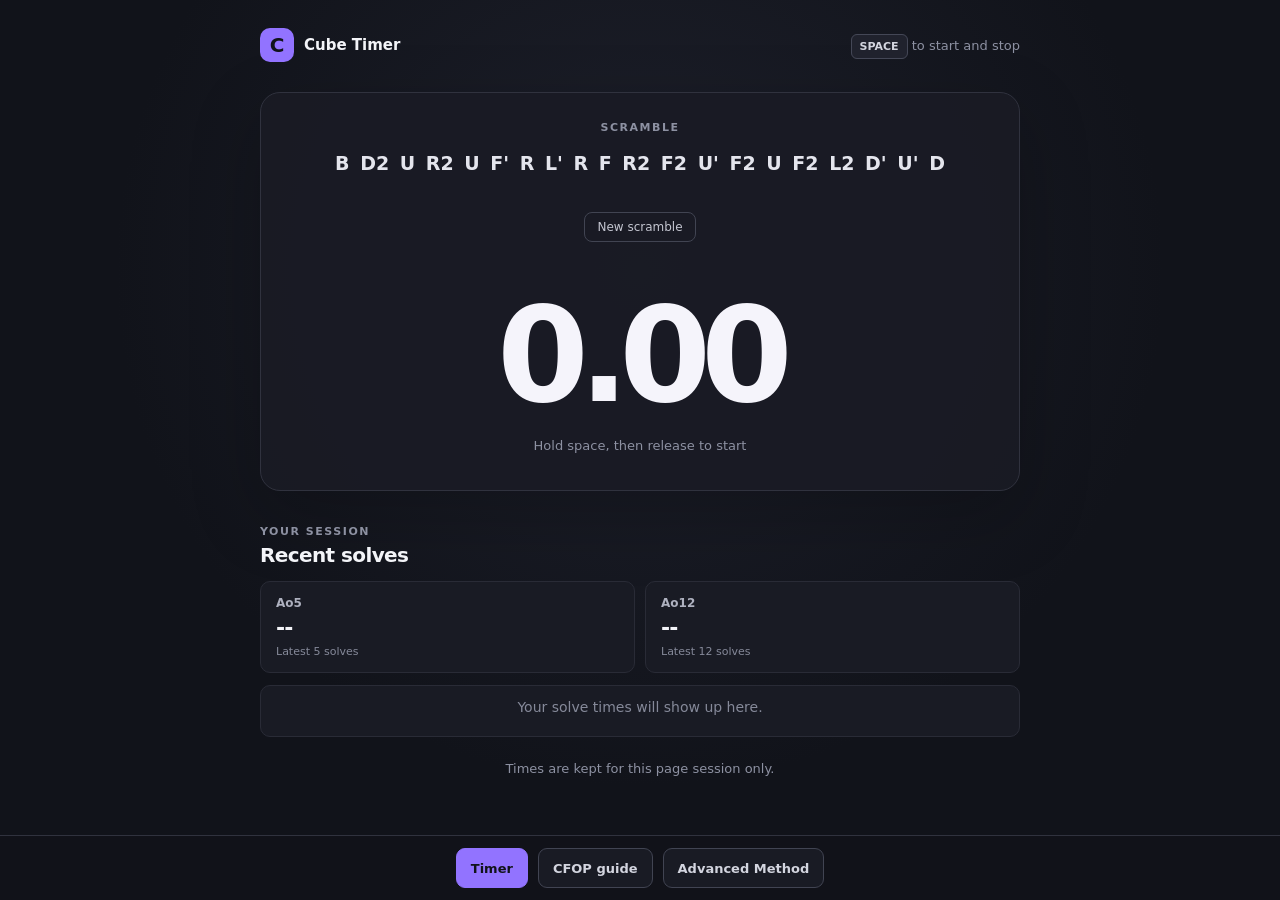
==== index.html @ 93c89936 "Add files via upload" ====
<!doctype html>
<html lang="en">
<head>
  <meta charset="UTF-8">
  <meta name="viewport" content="width=device-width, initial-scale=1">
  <meta name="theme-color" content="#11131a">
  <title>Cube Timer</title>
  <link rel="stylesheet" href="style.css">
  <script src="timer.js" defer></script>
</head>
<body>
  <main class="app">
    <header class="topbar">
      <a class="brand" href="index.html" aria-label="Cube Timer home">
        <span class="brand-mark" aria-hidden="true">C</span>
        <span>Cube Timer</span>
      </a>
      <span class="keyboard-hint"><kbd>SPACE</kbd> to start and stop</span>
    </header>

    <section class="timer-card" aria-label="Speedcubing timer">
      <div class="scramble-label">SCRAMBLE</div>
      <p class="scramble" id="scramble" aria-live="polite"></p>
      <button class="new-scramble" id="new-scramble" type="button">New scramble</button>

      <div class="timer-area">
        <p class="timer" id="timer" role="timer" aria-label="0 seconds">0.00</p>
        <p class="timer-hint" id="timer-hint" aria-live="polite">Hold space, then release to start</p>
        <button class="mobile-control" id="timer-button" type="button">Start timer</button>
      </div>
    </section>

    <section class="solves-section" aria-labelledby="solves-heading">
      <div class="section-heading">
        <div>
          <p class="eyebrow">YOUR SESSION</p>
          <h1 id="solves-heading">Recent solves</h1>
        </div>
      </div>
      <div class="averages" aria-label="Session averages">
        <article class="average-card">
          <span class="average-label">Ao5</span>
          <strong class="average-time" id="ao5">--</strong>
          <span class="average-detail">Latest 5 solves</span>
        </article>
        <article class="average-card">
          <span class="average-label">Ao12</span>
          <strong class="average-time" id="ao12">--</strong>
          <span class="average-detail">Latest 12 solves</span>
        </article>
      </div>
      <ol class="solves-list" id="solves-list" aria-live="polite">
        <li class="empty-state">Your solve times will show up here.</li>
      </ol>
    </section>

    <nav class="page-nav bottom-nav" aria-label="Main navigation">
      <a class="nav-link is-current" href="index.html" aria-current="page">Timer</a>
      <a class="nav-link" href="tutorial.html">CFOP guide</a>
      <a class="nav-link" href="advanced.html">Advanced Method</a>
    </nav>

    <footer>Times are kept for this page session only.</footer>
  </main>
</body>
</html>
---- style.css ----
:root {
  color-scheme: dark;
  font-family: Inter, ui-sans-serif, system-ui, -apple-system, BlinkMacSystemFont, "Segoe UI", sans-serif;
  background: #11131a;
  color: #f3f4f8;
  font-synthesis: none;
  text-rendering: optimizeLegibility;
  -webkit-font-smoothing: antialiased;
  -moz-osx-font-smoothing: grayscale;
  font-optical-sizing: auto;
  font-weight: 400;
}

* {
  box-sizing: border-box;
}

body {
  min-width: 0;
  min-height: 100vh;
  margin: 0;
  background:
    radial-gradient(ellipse at 50% 30%, rgb(40 43 58 / 55%), transparent 58%),
    #11131a;
}

button {
  font: inherit;
}

.app {
  width: min(100% - 40px, 760px);
  margin: 0 auto;
  padding: 28px 0 112px;
}

.topbar,
.brand,
.section-heading {
  display: flex;
  align-items: center;
  justify-content: space-between;
}

.page-nav {
  display: flex;
  align-items: center;
  gap: 10px;
}

.topbar {
  margin-bottom: 30px;
}

.brand {
  justify-content: flex-start;
  gap: 10px;
  color: #f3f4f8;
  font-size: 15px;
  font-weight: 700;
  text-decoration: none;
}

.brand-mark {
  display: grid;
  width: 34px;
  height: 34px;
  place-items: center;
  border-radius: 10px;
  background: #9273ff;
  color: #11131a;
  font-size: 20px;
  font-weight: 900;
}

.nav-link,
.footer-link {
  color: #b6a5ff;
  font-size: 13px;
  font-weight: 650;
  text-decoration: none;
}

.nav-link:hover,
.footer-link:hover {
  color: #d6ccff;
}

.nav-link.is-current {
  color: #f3f4f8;
}

.bottom-nav {
  position: fixed;
  z-index: 20;
  right: 0;
  bottom: 0;
  left: 0;
  justify-content: center;
  flex-wrap: wrap;
  width: 100%;
  margin-top: 0;
  padding: 12px 14px calc(12px + env(safe-area-inset-bottom));
  border-top: 1px solid #30323e;
  background: rgb(17 19 26 / 94%);
  -webkit-backdrop-filter: blur(14px);
  backdrop-filter: blur(14px);
}

.bottom-nav .nav-link {
  display: inline-flex;
  min-height: 40px;
  align-items: center;
  justify-content: center;
  padding: 9px 14px;
  border: 1px solid #414452;
  border-radius: 9px;
  background: #191b24;
  color: #d3d5df;
  font-weight: 700;
}

.bottom-nav .nav-link:hover {
  border-color: #9273ff;
  background: #24222f;
  color: #fff;
}

.bottom-nav .nav-link.is-current {
  border-color: #9273ff;
  background: #9273ff;
  color: #11131a;
}

.keyboard-hint,
.timer-hint,
footer {
  color: #8d91a2;
  font-size: 13px;
}

kbd {
  padding: 5px 8px;
  border: 1px solid #444756;
  border-radius: 6px;
  background: #20222d;
  color: #d3d5df;
  font: inherit;
  font-size: 11px;
  font-weight: 700;
}

.timer-card {
  padding: 28px 32px 32px;
  border: 1px solid #30323e;
  border-radius: 20px;
  background: rgb(25 27 36 / 92%);
  box-shadow: 0 24px 70px rgb(0 0 0 / 22%);
  text-align: center;
}

.scramble-label,
.eyebrow {
  margin: 0;
  color: #8d91a2;
  font-size: 11px;
  font-weight: 750;
  letter-spacing: 0.14em;
}

.scramble {
  min-height: 52px;
  margin: 14px auto 12px;
  color: #e4e5ed;
  font-size: clamp(15px, 2.8vw, 19px);
  font-weight: 600;
  line-height: 1.65;
  word-spacing: 4px;
}

.new-scramble {
  padding: 7px 12px;
  border: 1px solid #414452;
  border-radius: 8px;
  background: transparent;
  color: #c4c6d1;
  cursor: pointer;
  font-size: 12px;
}

.new-scramble:hover {
  border-color: #9273ff;
  color: #fff;
}

.timer-area {
  margin-top: 40px;
}

.timer {
  margin: 0;
  color: #f5f4fb;
  font-variant-numeric: tabular-nums;
  font-size: clamp(76px, 17vw, 132px);
  font-weight: 650;
  letter-spacing: -0.075em;
  line-height: 1.12;
}

.timer.is-arming {
  color: #ff777f;
}

.timer.is-armed {
  color: #70e1a1;
  font-size: clamp(56px, 10vw, 88px);
  letter-spacing: -0.05em;
}

.timer-hint {
  min-height: 20px;
  margin: 8px 0 0;
}

.mobile-control {
  display: none;
}

.solves-section {
  margin-top: 34px;
}

.section-heading {
  margin-bottom: 14px;
}

.eyebrow {
  margin-bottom: 5px;
}

h1 {
  margin: 0;
  font-size: 20px;
  letter-spacing: -0.03em;
}

.averages {
  display: grid;
  grid-template-columns: repeat(2, minmax(0, 1fr));
  gap: 10px;
  margin-bottom: 12px;
}

.average-card {
  display: grid;
  gap: 5px;
  padding: 14px 15px;
  border: 1px solid #292b36;
  border-radius: 10px;
  background: #191b24;
}

.average-label {
  color: #aeb1bf;
  font-size: 12px;
  font-weight: 700;
}

.average-time {
  color: #f3f4f8;
  font-size: 22px;
  font-variant-numeric: tabular-nums;
  letter-spacing: -0.04em;
}

.average-detail {
  color: #858999;
  font-size: 11px;
}

.solves-list {
  display: grid;
  gap: 8px;
  margin: 0;
  padding: 0;
  list-style: none;
}

.solves-list li {
  display: flex;
  align-items: flex-start;
  justify-content: space-between;
  gap: 14px;
  padding: 13px 15px;
  border: 1px solid #292b36;
  border-radius: 10px;
  background: #191b24;
  color: #aeb1bf;
  font-size: 14px;
}

.solve-details {
  min-width: 0;
  flex: 1;
}

.solve-heading {
  margin-bottom: 5px;
}

.solve-number {
  color: #aeb1bf;
  font-size: 13px;
}

.solve-scramble {
  display: block;
  color: #858999;
  font-size: 11px;
  line-height: 1.6;
  overflow-wrap: anywhere;
  word-spacing: 2px;
}

.solve-actions {
  display: flex;
  flex: 0 0 auto;
  align-items: center;
  gap: 12px;
}

.solves-list .solve-time {
  color: #f3f4f8;
  font-size: 16px;
  font-variant-numeric: tabular-nums;
  font-weight: 650;
}

.delete-solve {
  padding: 5px 8px;
  border: 1px solid #414452;
  border-radius: 7px;
  background: transparent;
  color: #aeb1bf;
  cursor: pointer;
  font-size: 11px;
}

.delete-solve:hover {
  border-color: #ff777f;
  color: #ff9a9f;
}

.solves-list .empty-state {
  justify-content: center;
  min-height: 52px;
  color: #858999;
}

.guide-app {
  width: min(100% - 40px, 860px);
}

.guide-hero,
.stage-card,
.shortcut-list,
.notation-section {
  border: 1px solid #30323e;
  border-radius: 16px;
  background: rgb(25 27 36 / 92%);
}

.guide-hero {
  padding: clamp(24px, 5vw, 42px);
}

.guide-hero h1 {
  margin: 10px 0;
  font-size: clamp(34px, 7vw, 52px);
  letter-spacing: -0.06em;
}

.guide-hero > p:not(.eyebrow) {
  max-width: 620px;
  margin: 0;
  color: #b3b6c3;
  font-size: 15px;
  line-height: 1.75;
}

.practice-link {
  display: inline-flex;
  align-items: center;
  gap: 9px;
  margin-top: 22px;
  padding: 11px 15px;
  border-radius: 9px;
  background: #9273ff;
  color: #11131a;
  font-size: 13px;
  font-weight: 750;
  text-decoration: none;
}

.practice-link:hover {
  background: #a48aff;
}

.guide-section {
  margin-top: 34px;
}

.guide-section-heading {
  margin-bottom: 15px;
}

.guide-section-heading h2 {
  margin: 5px 0 0;
  font-size: 22px;
  letter-spacing: -0.04em;
}

.stage-grid {
  display: grid;
  grid-template-columns: repeat(2, minmax(0, 1fr));
  gap: 12px;
}

.stage-card {
  padding: 20px;
}

.stage-number {
  color: #a995ff;
  font-size: 11px;
  font-weight: 800;
  letter-spacing: 0.1em;
}

.stage-card h3 {
  margin: 8px 0;
  font-size: 18px;
}

.stage-card p,
.notation-section > p {
  margin: 0;
  color: #b3b6c3;
  font-size: 13px;
  line-height: 1.7;
}

.stage-card .stage-tip {
  margin-top: 12px;
  padding-top: 11px;
  border-top: 1px solid #30323e;
  color: #d2cedf;
}

.stage-tip strong,
.notation-section strong {
  color: #f3f4f8;
}

.shortcut-list {
  display: grid;
  gap: 0;
  margin: 0;
  padding: 4px 20px;
  list-style: none;
}

.shortcut-list li {
  padding: 14px 0;
  color: #b3b6c3;
  font-size: 13px;
  line-height: 1.7;
}

.shortcut-list li + li {
  border-top: 1px solid #30323e;
}

.shortcut-list strong {
  color: #f3f4f8;
}

.section-intro {
  max-width: 720px;
  margin: 0 0 14px;
  color: #b3b6c3;
  font-size: 13px;
  line-height: 1.7;
}

.how-to-list {
  display: grid;
  gap: 10px;
  margin: 0;
  padding-left: 22px;
  color: #b3b6c3;
  font-size: 13px;
  line-height: 1.7;
}

.how-to-list li {
  padding-left: 4px;
}

.how-to-list li::marker {
  color: #a995ff;
  font-weight: 750;
}

.how-to-list strong {
  color: #f3f4f8;
}

.algorithm-note {
  margin-top: 16px;
  padding: 15px 17px;
  border: 1px solid #30323e;
  border-radius: 10px;
  background: #191b24;
  color: #f3f4f8;
  font-size: 13px;
}

.algorithm-note p {
  margin: 7px 0 0;
  color: #b3b6c3;
  line-height: 1.7;
}

.algorithm-note code,
.algorithm-card code {
  color: #d3c8ff;
  font-family: ui-monospace, SFMono-Regular, Consolas, monospace;
  font-size: 12px;
}

.algorithm-grid {
  display: grid;
  grid-template-columns: repeat(2, minmax(0, 1fr));
  gap: 9px;
  margin-top: 16px;
}

.algorithm-card {
  display: grid;
  align-content: start;
  gap: 8px;
  min-width: 0;
  padding: 14px;
  border: 1px solid #30323e;
  border-radius: 10px;
  background: #191b24;
  font-size: 12px;
}

.algorithm-card code {
  overflow-wrap: anywhere;
}

.algorithm-card span,
.algorithm-caveat {
  color: #8d91a2;
  font-size: 11px;
  line-height: 1.6;
}

.algorithm-caveat {
  margin: 10px 0 0;
}

.algorithm-controls {
  display: grid;
  grid-template-columns: auto minmax(180px, 1fr) minmax(140px, 0.7fr);
  align-items: end;
  gap: 12px;
  margin-top: 20px;
}

.algorithm-tabs {
  display: flex;
  gap: 5px;
  padding: 4px;
  border: 1px solid #30323e;
  border-radius: 10px;
  background: #191b24;
}

.algorithm-tab {
  padding: 8px 11px;
  border: 0;
  border-radius: 7px;
  background: transparent;
  color: #aeb1bf;
  cursor: pointer;
  font-size: 13px;
  font-weight: 700;
}

.algorithm-tab span {
  margin-left: 4px;
  color: #858999;
  font-size: 11px;
}

.algorithm-tab.is-selected {
  background: #9273ff;
  color: #11131a;
}

.algorithm-tab.is-selected span {
  color: #30254f;
}

.algorithm-filter {
  display: grid;
  gap: 6px;
  color: #aeb1bf;
  font-size: 11px;
  font-weight: 650;
}

.algorithm-filter input,
.algorithm-filter select {
  width: 100%;
  min-width: 0;
  padding: 9px 10px;
  border: 1px solid #414452;
  border-radius: 8px;
  background: #191b24;
  color: #f3f4f8;
  font: inherit;
  font-size: 12px;
}

.algorithm-count {
  margin: 12px 0 8px;
  color: #8d91a2;
  font-size: 11px;
}

.algorithm-cases {
  display: grid;
  grid-template-columns: repeat(2, minmax(0, 1fr));
  gap: 8px;
}

.algorithm-case {
  display: grid;
  grid-template-columns: 72px minmax(0, 1fr);
  grid-template-areas:
    "heading heading"
    "cube moves"
    "cube play";
  align-items: center;
  gap: 10px;
  min-width: 0;
  padding: 13px;
  border: 1px solid #30323e;
  border-radius: 10px;
  background: #191b24;
}

.algorithm-case-heading {
  grid-area: heading;
  display: flex;
  align-items: center;
  justify-content: space-between;
  gap: 8px;
}

.algorithm-case-heading strong {
  color: #f3f4f8;
  font-size: 12px;
}

.algorithm-category {
  color: #8d91a2;
  font-size: 10px;
  text-align: right;
}

.case-cube {
  grid-area: cube;
  position: relative;
  width: 72px;
  height: 72px;
  perspective: 240px;
}

.case-cube-scene {
  position: absolute;
  top: 50%;
  left: 50%;
  width: 46px;
  height: 46px;
  margin: -23px;
  transform: rotateX(-28deg) rotateY(-35deg);
  transform-style: preserve-3d;
}

.case-cube-face {
  position: absolute;
  inset: 0;
  display: grid;
  grid-template-columns: repeat(3, minmax(0, 1fr));
  gap: 1px;
  padding: 2px;
  border: 1px solid #11131a;
  border-radius: 3px;
  background: #11131a;
  backface-visibility: hidden;
}

.case-cube-face--top {
  transform: rotateX(90deg) translateZ(23px);
  filter: brightness(1.05);
}

.case-cube-face--front {
  transform: translateZ(23px);
  filter: brightness(0.9);
}

.case-cube-face--right {
  transform: rotateY(90deg) translateZ(23px);
  filter: brightness(0.75);
}

.case-cube-sticker {
  display: block;
  min-width: 0;
  min-height: 0;
  border: 1px solid rgb(17 19 26 / 85%);
  border-radius: 2px;
  background: #454756;
}

.case-cube-sticker[data-color="n"] {
  background: #b7bac4;
}

.case-cube-sticker[data-color="N"] {
  background: #f3f4f8;
}

.case-cube-sticker[data-color="y"] {
  background: #c9a900;
}

.case-cube-sticker[data-color="Y"] {
  background: #ffe500;
}

.case-cube-sticker[data-color="r"] {
  background: #a52e38;
}

.case-cube-sticker[data-color="R"] {
  background: #f04452;
}

.case-cube-sticker[data-color="g"] {
  background: #18764d;
}

.case-cube-sticker[data-color="G"] {
  background: #21c77a;
}

.case-cube-sticker[data-color="b"] {
  background: #2857a6;
}

.case-cube-sticker[data-color="B"] {
  background: #4386f5;
}

.case-cube-sticker[data-color="o"] {
  background: #a9581e;
}

.case-cube-sticker[data-color="O"] {
  background: #f39132;
}

.case-cube-sticker[data-color="w"] {
  background: #c4c6ce;
}

.case-cube-sticker[data-color="W"] {
  background: #fff;
}

.case-cube-model {
  position: absolute;
  top: 50%;
  left: 50%;
  width: 45px;
  height: 45px;
  margin: -22.5px;
  transform: rotateX(-28deg) rotateY(-35deg);
  transform-style: preserve-3d;
}

.cubelet {
  position: absolute;
  top: 50%;
  left: 50%;
  width: 15px;
  height: 15px;
  margin: -7.5px;
  transform-style: preserve-3d;
}

.cubelet-face {
  position: absolute;
  inset: 0;
  border: 1px solid #11131a;
  border-radius: 2px;
  background: #11131a;
  backface-visibility: hidden;
}

.cubelet-face--front {
  transform: translateZ(7.5px);
}

.cubelet-face--back {
  transform: rotateY(180deg) translateZ(7.5px);
}

.cubelet-face--right {
  transform: rotateY(90deg) translateZ(7.5px);
}

.cubelet-face--left {
  transform: rotateY(-90deg) translateZ(7.5px);
}

.cubelet-face--up {
  transform: rotateX(90deg) translateZ(7.5px);
}

.cubelet-face--down {
  transform: rotateX(-90deg) translateZ(7.5px);
}

.cube-turn-layer {
  position: absolute;
  top: 50%;
  left: 50%;
  width: 0;
  height: 0;
  transform-origin: 0 0 0;
  transform-style: preserve-3d;
}

.algorithm-play-button {
  grid-area: play;
  justify-self: start;
  min-height: 28px;
  padding: 5px 10px;
  border: 1px solid #414452;
  border-radius: 7px;
  background: #232532;
  color: #d3c8ff;
  cursor: pointer;
  font-size: 11px;
  font-weight: 650;
}

.algorithm-play-button:hover:not(:disabled) {
  border-color: #9273ff;
  color: #fff;
}

.algorithm-play-button:disabled {
  cursor: wait;
  opacity: 0.65;
}

.algorithm-player {
  width: min(560px, calc(100vw - 24px));
  max-width: min(560px, calc(100vw - 24px));
  max-height: calc(100vh - 16px);
  max-height: calc(100dvh - 16px);
  margin: auto;
  padding: clamp(18px, 4vw, 30px);
  overflow: auto;
  border: 1px solid #414452;
  border-radius: 18px;
  background: #191b24;
  box-shadow: 0 24px 70px rgb(0 0 0 / 45%);
  color: #f3f4f8;
}

.algorithm-player::backdrop {
  background: rgb(8 9 14 / 82%);
  backdrop-filter: blur(4px);
}

.algorithm-player-header {
  display: flex;
  align-items: flex-start;
  justify-content: space-between;
  gap: 12px;
  margin-bottom: 6px;
}

.algorithm-player-header .eyebrow {
  margin-bottom: 4px;
}

.algorithm-player-header h2 {
  margin: 0;
  font-size: 22px;
}

.algorithm-player-category {
  margin: 3px 0 0;
  color: #8d91a2;
  font-size: 12px;
}

.algorithm-player-close {
  display: grid;
  width: 36px;
  height: 36px;
  flex: 0 0 auto;
  place-items: center;
  border: 1px solid #414452;
  border-radius: 9px;
  background: #232532;
  color: #f3f4f8;
  cursor: pointer;
  font-size: 22px;
  line-height: 1;
}

.algorithm-player-cube {
  position: relative;
  width: min(100%, 360px);
  height: clamp(150px, 30vh, 270px);
  margin: 0 auto 8px;
  perspective: 1000px;
  cursor: grab;
  touch-action: none;
  user-select: none;
}

.algorithm-player-cube.is-dragging {
  cursor: grabbing;
}

.algorithm-player-cube:focus-visible {
  border-radius: 8px;
  outline: 2px solid #9273ff;
  outline-offset: 2px;
}

#algorithm-player-cube .case-cube-model {
  transform: scale(3.4) rotateX(var(--playback-rotation-x, -12deg)) rotateY(var(--playback-rotation-y, -20deg));
}

.algorithm-player-sequence-row {
  display: grid;
  grid-template-columns: 28px minmax(0, 1fr) 28px;
  align-items: center;
  gap: 4px;
  max-width: 100%;
  margin: 0 auto;
  padding: 6px 8px;
  border: 1px solid #30323e;
  border-radius: 9px;
  background: #11131a;
}

.algorithm-step-button {
  display: grid;
  width: 28px;
  height: 32px;
  place-items: center;
  padding: 0;
  border: 0;
  border-radius: 4px;
  background: transparent;
  color: #f12626;
  cursor: pointer;
}

.algorithm-step-button::before {
  width: 0;
  height: 0;
  border-top: 9px solid transparent;
  border-bottom: 9px solid transparent;
  content: "";
}

.algorithm-step-button--previous::before {
  border-right: 16px solid currentColor;
}

.algorithm-step-button--next::before {
  border-left: 16px solid currentColor;
}

.algorithm-step-button:disabled {
  color: #f12626;
  opacity: 0.55;
  cursor: not-allowed;
}

.algorithm-step-button:focus-visible {
  outline: 2px solid #f3f4f8;
  outline-offset: 1px;
}

.algorithm-player-sequence {
  display: block;
  min-width: 0;
  margin: 0;
  padding: 0;
  border: 0;
  background: transparent;
  color: #d3c8ff;
  font-size: 12px;
  line-height: 1.7;
  overflow-wrap: anywhere;
  text-align: center;
}

.algorithm-player-status {
  min-height: 18px;
  margin: 8px 0 12px;
  color: #aeb1bf;
  font-size: 12px;
  text-align: center;
}

.algorithm-player-speed {
  display: flex;
  justify-content: center;
  gap: 8px;
}

.algorithm-speed-option {
  min-height: 36px;
  padding: 7px 14px;
  border: 1px solid #414452;
  border-radius: 9px;
  background: #232532;
  color: #c4c6d1;
  cursor: pointer;
  font-size: 12px;
  font-weight: 650;
}

.algorithm-speed-option.is-selected {
  border-color: #9273ff;
  background: rgb(146 115 255 / 18%);
  color: #fff;
}

.algorithm-player-action {
  display: block;
  width: min(100%, 220px);
  min-height: 40px;
  margin: 12px auto 0;
  padding: 9px 16px;
  border: 0;
  border-radius: 9px;
  background: #9273ff;
  color: #11131a;
  cursor: pointer;
  font-size: 13px;
  font-weight: 750;
}

.algorithm-player-action:disabled {
  cursor: wait;
  opacity: 0.65;
}

.algorithm-case > code {
  grid-area: moves;
  color: #d3c8ff;
  font-family: ui-monospace, SFMono-Regular, Consolas, monospace;
  font-size: 12px;
  line-height: 1.65;
  overflow-wrap: anywhere;
}

.algorithm-empty {
  grid-column: 1 / -1;
  margin: 0;
  padding: 18px;
  border: 1px solid #30323e;
  border-radius: 10px;
  color: #8d91a2;
  font-size: 13px;
  text-align: center;
}

.notation-section {
  padding: 20px;
}

.notation-examples {
  display: grid;
  grid-template-columns: repeat(3, minmax(0, 1fr));
  gap: 8px;
  margin-top: 14px;
}

.notation-examples p {
  display: flex;
  align-items: center;
  gap: 8px;
  margin: 0;
  color: #b3b6c3;
  font-size: 12px;
}

.notation-examples kbd {
  flex: 0 0 auto;
  color: #f3f4f8;
}

footer {
  margin-top: 24px;
  text-align: center;
}

button:focus-visible,
a:focus-visible {
  outline: 2px solid #b5a2ff;
  outline-offset: 3px;
}

@media (max-width: 560px) {
  .app {
    width: min(100% - 28px, 760px);
    padding-top: 18px;
    padding-bottom: 112px;
  }

  .topbar {
    margin-bottom: 20px;
  }

  .page-nav {
    gap: 8px;
  }

  .nav-link {
    font-size: 11px;
  }

  .bottom-nav .nav-link {
    min-height: 38px;
    padding: 8px 10px;
  }

  .keyboard-hint {
    display: none;
  }

  .timer-card {
    padding: 24px 17px 25px;
    border-radius: 16px;
  }

  .timer-area {
    margin-top: 32px;
  }

  .timer-hint {
    font-size: 12px;
  }

  .mobile-control {
    display: inline-flex;
    min-width: 150px;
    justify-content: center;
    margin-top: 18px;
    padding: 12px 20px;
    border: 0;
    border-radius: 10px;
    background: #9273ff;
    color: #11131a;
    cursor: pointer;
    font-weight: 750;
  }

  .solves-section {
    margin-top: 28px;
  }

  .guide-app {
    width: min(100% - 28px, 860px);
  }

  .guide-section {
    margin-top: 26px;
  }

  .stage-grid,
  .notation-examples,
  .algorithm-grid,
  .algorithm-cases {
    grid-template-columns: 1fr;
  }

  .algorithm-controls {
    grid-template-columns: 1fr 1fr;
  }

  .algorithm-tabs {
    grid-column: 1 / -1;
    justify-self: start;
  }

  .stage-card,
  .notation-section {
    padding: 17px;
  }
}

@media (max-height: 520px) {
  .algorithm-player {
    padding: 8px 12px;
  }

  .algorithm-player-header {
    margin-bottom: 2px;
  }

  .algorithm-player-cube {
    height: 118px;
    margin-bottom: 4px;
  }

  #algorithm-player-cube .case-cube-model {
    transform: scale(1.7) rotateX(var(--playback-rotation-x, -12deg)) rotateY(var(--playback-rotation-y, -20deg));
  }

  .algorithm-player-sequence-row {
    grid-template-columns: 26px minmax(0, 1fr) 26px;
    gap: 2px;
    padding: 4px 6px;
  }

  .algorithm-step-button {
    width: 26px;
    height: 28px;
  }

  .algorithm-player-sequence {
    font-size: 11px;
  }

  .algorithm-player-status {
    min-height: 16px;
    margin: 0 0 2px;
  }

  .algorithm-player-action {
    min-height: 36px;
    margin-top: 3px;
  }
}
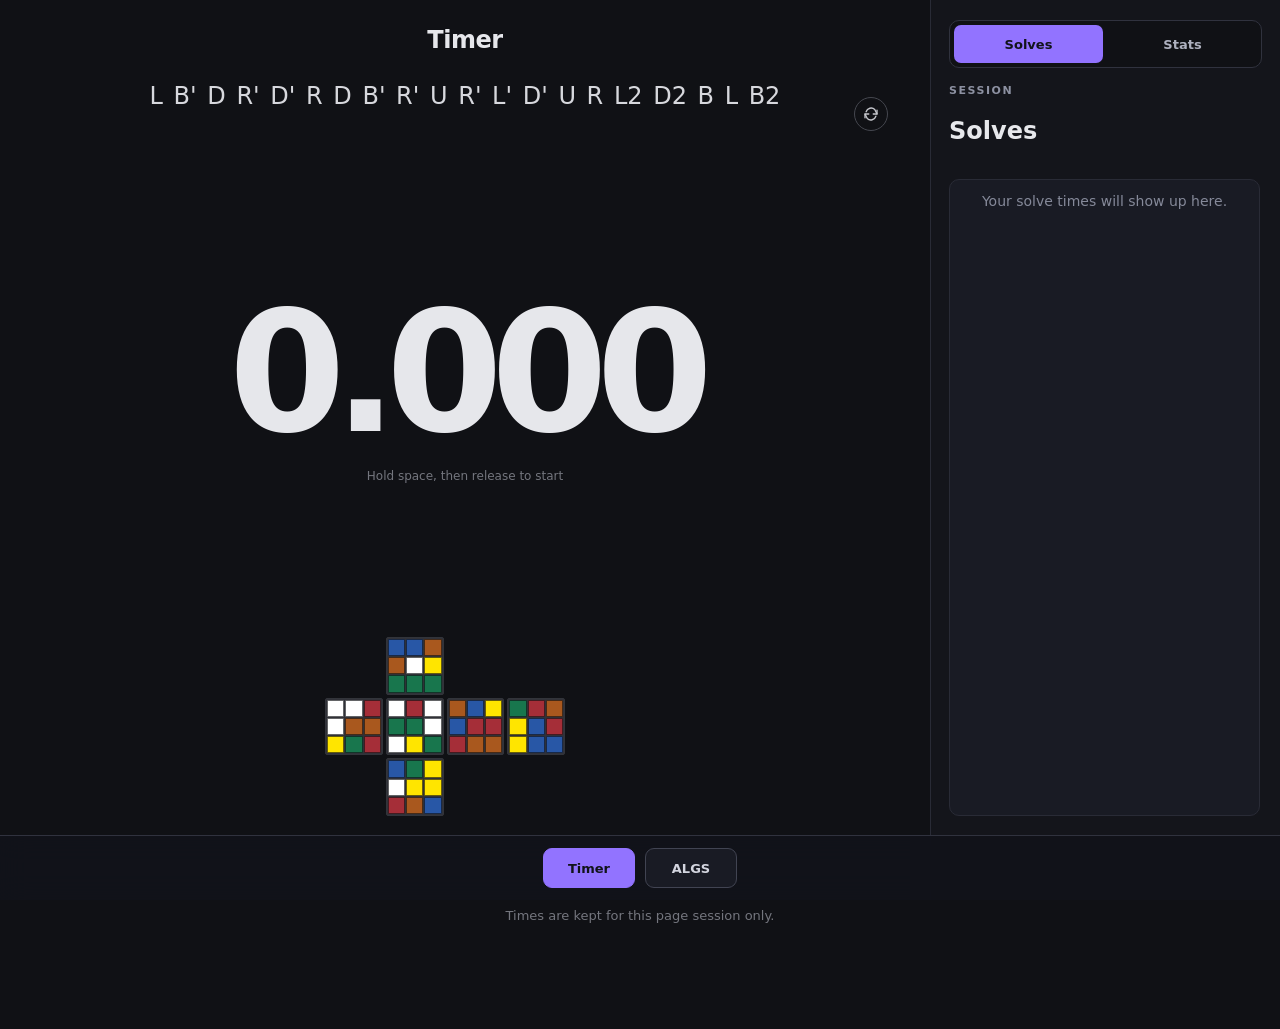
==== commit f6f3811f: "Add files via upload" ====
--- a/index.html
+++ b/index.html
@@ -9,55 +9,85 @@
   <script src="timer.js" defer></script>
 </head>
 <body>
-  <main class="app">
-    <header class="topbar">
-      <a class="brand" href="index.html" aria-label="Cube Timer home">
-        <span class="brand-mark" aria-hidden="true">C</span>
-        <span>Cube Timer</span>
-      </a>
-      <span class="keyboard-hint"><kbd>SPACE</kbd> to start and stop</span>
-    </header>
+  <main class="app timer-app">
+    <div class="timer-layout">
+      <section class="timer-screen" id="timer-screen" aria-label="Speedcubing timer">
+        <header class="timer-titlebar">
+          <h1>Timer</h1>
+        </header>
 
-    <section class="timer-card" aria-label="Speedcubing timer">
-      <div class="scramble-label">SCRAMBLE</div>
-      <p class="scramble" id="scramble" aria-live="polite"></p>
-      <button class="new-scramble" id="new-scramble" type="button">New scramble</button>
+        <div class="scramble-wrap">
+          <p class="scramble" id="scramble" aria-live="polite"></p>
+          <button class="new-scramble" id="new-scramble" type="button" aria-label="New scramble" title="New scramble">
+            <svg aria-hidden="true" viewBox="0 0 24 24">
+              <path d="M20 7v5h-5M4 17v-5h5"></path>
+              <path d="M5.5 9A7 7 0 0 1 17 6l3 6M4 12l3 6a7 7 0 0 0 11.5-3"></path>
+            </svg>
+          </button>
+        </div>
 
-      <div class="timer-area">
-        <p class="timer" id="timer" role="timer" aria-label="0 seconds">0.00</p>
-        <p class="timer-hint" id="timer-hint" aria-live="polite">Hold space, then release to start</p>
-        <button class="mobile-control" id="timer-button" type="button">Start timer</button>
-      </div>
-    </section>
+        <div class="timer-focus">
+          <div class="timer-reading">
+            <p class="timer" id="timer" role="timer" aria-label="0 seconds">0.000</p>
+            <p class="timer-hint" id="timer-hint" aria-live="polite">Hold space, then release to start</p>
+            <button class="mobile-control" id="timer-button" type="button">Start timer</button>
+          </div>
+        </div>
 
-    <section class="solves-section" aria-labelledby="solves-heading">
-      <div class="section-heading">
-        <div>
-          <p class="eyebrow">YOUR SESSION</p>
-          <h1 id="solves-heading">Recent solves</h1>
+        <div class="timer-cube-preview">
+          <div class="cube-net" role="img" aria-label="Cube colors after the current scramble">
+            <span class="cube-face cube-up"></span>
+            <span class="cube-face cube-left"></span>
+            <span class="cube-face cube-front"></span>
+            <span class="cube-face cube-right"></span>
+            <span class="cube-face cube-back"></span>
+            <span class="cube-face cube-down"></span>
+          </div>
         </div>
-      </div>
-      <div class="averages" aria-label="Session averages">
-        <article class="average-card">
-          <span class="average-label">Ao5</span>
-          <strong class="average-time" id="ao5">--</strong>
-          <span class="average-detail">Latest 5 solves</span>
-        </article>
-        <article class="average-card">
-          <span class="average-label">Ao12</span>
-          <strong class="average-time" id="ao12">--</strong>
-          <span class="average-detail">Latest 12 solves</span>
-        </article>
-      </div>
-      <ol class="solves-list" id="solves-list" aria-live="polite">
-        <li class="empty-state">Your solve times will show up here.</li>
-      </ol>
-    </section>
+      </section>
 
-    <nav class="page-nav bottom-nav" aria-label="Main navigation">
+      <aside class="timer-side-panel" aria-label="Session details">
+        <div class="timer-side-tabs" role="tablist" aria-label="Session views">
+          <button class="timer-side-tab is-selected" id="solves-tab" type="button" role="tab" aria-selected="true" aria-controls="solves-panel">Solves</button>
+          <button class="timer-side-tab" id="stats-tab" type="button" role="tab" aria-selected="false" aria-controls="stats-panel" tabindex="-1">Stats</button>
+        </div>
+
+        <section class="timer-tab-panel solves-section" id="solves-panel" role="tabpanel" aria-labelledby="solves-tab">
+          <div class="section-heading">
+            <div>
+              <p class="eyebrow">SESSION</p>
+              <h2 id="solves-heading">Solves</h2>
+            </div>
+          </div>
+          <ol class="solves-list" id="solves-list" aria-live="polite">
+            <li class="empty-state">Your solve times will show up here.</li>
+          </ol>
+        </section>
+
+        <section class="timer-tab-panel" id="stats-panel" role="tabpanel" aria-labelledby="stats-tab" aria-label="Session statistics" hidden>
+          <div class="section-heading">
+            <div>
+              <p class="eyebrow">SESSION</p>
+              <h2>Stats</h2>
+            </div>
+          </div>
+          <dl class="timer-stats">
+            <div class="timer-stat"><dt>Ao5</dt><dd id="ao5">--</dd></div>
+            <div class="timer-stat"><dt>Mean</dt><dd id="mean">--</dd></div>
+            <div class="timer-stat"><dt>Ao12</dt><dd id="ao12">--</dd></div>
+            <div class="timer-stat"><dt>Best</dt><dd id="best">--</dd></div>
+            <div class="timer-stat"><dt>Ao50</dt><dd id="ao50">--</dd></div>
+            <div class="timer-stat"><dt>Worst</dt><dd id="worst">--</dd></div>
+            <div class="timer-stat"><dt>Ao100</dt><dd id="ao100">--</dd></div>
+            <div class="timer-stat"><dt>Count</dt><dd id="solve-count">0</dd></div>
+          </dl>
+        </section>
+      </aside>
+    </div>
+
+    <nav class="page-nav bottom-nav timer-bottom-nav" aria-label="Timer navigation">
       <a class="nav-link is-current" href="index.html" aria-current="page">Timer</a>
-      <a class="nav-link" href="tutorial.html">CFOP guide</a>
-      <a class="nav-link" href="advanced.html">Advanced Method</a>
+      <a class="nav-link" href="advanced.html">ALGS</a>
     </nav>
 
     <footer>Times are kept for this page session only.</footer>
--- a/style.css
+++ b/style.css
@@ -361,6 +361,26 @@
   width: min(100% - 40px, 860px);
 }
 
+.algorithm-library-page {
+  width: min(100% - clamp(28px, 5vw, 56px), 1120px);
+  padding-top: clamp(20px, 3.5vh, 40px);
+}
+
+.algorithm-library-page #algorithm-library {
+  margin-top: 0;
+}
+
+.algorithm-library-page .guide-section-heading h1 {
+  margin: 5px 0 0;
+  font-size: clamp(22px, 3vw, 32px);
+  letter-spacing: -0.04em;
+}
+
+.algorithm-library-page .section-intro {
+  max-width: 900px;
+  font-size: clamp(13px, 1.15vw, 15px);
+}
+
 .guide-hero,
 .stage-card,
 .shortcut-list,
@@ -663,6 +683,25 @@
   border: 1px solid #30323e;
   border-radius: 10px;
   background: #191b24;
+}
+
+.algorithm-case.f2l-drill {
+  grid-template-columns: 72px minmax(0, 1fr);
+  grid-template-areas:
+    "heading heading"
+    "cube moves"
+    "cube play"
+    "description description";
+  align-items: center;
+  gap: 8px;
+}
+
+.f2l-drill-description {
+  grid-area: description;
+  margin: 0;
+  color: #aeb1bf;
+  font-size: 12px;
+  line-height: 1.55;
 }
 
 .algorithm-case-heading {
@@ -1205,6 +1244,11 @@
     width: min(100% - 28px, 860px);
   }
 
+  .algorithm-library-page {
+    width: calc(100% - 28px);
+    padding-top: 18px;
+  }
+
   .guide-section {
     margin-top: 26px;
   }
@@ -1274,3 +1318,427 @@
     margin-top: 3px;
   }
 }
+
+.timer-app {
+  width: 100%;
+  max-width: none;
+  min-height: 100vh;
+  margin: 0;
+  padding: 0 0 calc(82px + env(safe-area-inset-bottom));
+  background: #101115;
+  color: #e7e8ec;
+}
+
+.timer-layout {
+  display: grid;
+  min-height: 100vh;
+  min-height: 100svh;
+  grid-template-columns: minmax(0, 1fr) minmax(300px, 350px);
+}
+
+.timer-screen {
+  display: flex;
+  min-width: 0;
+  min-height: 100vh;
+  min-height: 100svh;
+  flex-direction: column;
+  padding: 16px clamp(16px, 4vw, 42px) calc(82px + env(safe-area-inset-bottom));
+  background: #101115;
+}
+
+.timer-titlebar {
+  display: flex;
+  min-height: 48px;
+  align-items: center;
+  justify-content: center;
+}
+
+.timer-titlebar h1 {
+  margin: 0;
+  color: #e6e7eb;
+  font-size: clamp(18px, 2.8vw, 24px);
+  font-weight: 600;
+  letter-spacing: -0.02em;
+}
+
+.scramble-wrap {
+  position: relative;
+  width: min(100%, 1000px);
+  margin: 14px auto 0;
+}
+
+.scramble-wrap .scramble {
+  width: 100%;
+  min-height: 3em;
+  margin: 0;
+  padding: 0 40px;
+  color: #d7d8dd;
+  font-size: clamp(16px, 2.7vw, 24px);
+  font-weight: 400;
+  line-height: 1.55;
+  text-align: center;
+  word-spacing: 3px;
+}
+
+.scramble-wrap .new-scramble {
+  position: absolute;
+  top: 50%;
+  right: 0;
+  display: grid;
+  width: 34px;
+  height: 34px;
+  place-items: center;
+  margin: 0;
+  padding: 7px;
+  border: 1px solid #45474f;
+  border-radius: 50%;
+  background: transparent;
+  color: #c6c7cd;
+  transform: translateY(-50%);
+}
+
+.scramble-wrap .new-scramble:hover {
+  border-color: #9273ff;
+  color: #fff;
+}
+
+.scramble-wrap .new-scramble svg {
+  width: 18px;
+  height: 18px;
+  fill: none;
+  stroke: currentColor;
+  stroke-linecap: round;
+  stroke-linejoin: round;
+  stroke-width: 1.8;
+}
+
+.timer-focus {
+  display: grid;
+  min-height: 210px;
+  flex: 1;
+  place-items: center;
+  touch-action: manipulation;
+}
+
+.timer-reading {
+  width: 100%;
+  text-align: center;
+}
+
+.timer {
+  color: #e6e7eb;
+  font-size: clamp(88px, 17vw, 168px);
+  font-weight: 550;
+  letter-spacing: -0.07em;
+  line-height: 1;
+}
+
+.timer.is-armed {
+  font-size: clamp(58px, 10vw, 90px);
+}
+
+.timer-hint {
+  min-height: 16px;
+  margin: 12px 0 0;
+  color: #74767e;
+  font-size: 12px;
+}
+
+.mobile-control {
+  display: none;
+}
+
+.timer-cube-preview {
+  width: min(100%, 280px);
+  margin: 0 auto 2px;
+  padding-top: 12px;
+}
+
+.timer-side-panel {
+  display: flex;
+  min-width: 0;
+  height: 100vh;
+  height: 100svh;
+  min-height: 0;
+  flex-direction: column;
+  gap: 16px;
+  padding: 20px 18px calc(84px + env(safe-area-inset-bottom));
+  border-left: 1px solid #292b36;
+  background: #14151b;
+}
+
+.timer-side-tabs {
+  display: grid;
+  flex: 0 0 auto;
+  grid-template-columns: repeat(2, minmax(0, 1fr));
+  gap: 5px;
+  padding: 4px;
+  border: 1px solid #30323e;
+  border-radius: 10px;
+  background: #101115;
+}
+
+.timer-side-tab {
+  min-height: 38px;
+  border: 0;
+  border-radius: 7px;
+  background: transparent;
+  color: #aeb1bf;
+  cursor: pointer;
+  font-size: 13px;
+  font-weight: 700;
+}
+
+.timer-side-tab.is-selected {
+  background: #9273ff;
+  color: #11131a;
+}
+
+.timer-tab-panel {
+  display: flex;
+  min-height: 0;
+  flex: 1;
+  flex-direction: column;
+}
+
+.timer-side-panel .solves-section {
+  display: flex;
+  min-height: 0;
+  flex-direction: column;
+  margin: 0;
+}
+
+.timer-side-panel .timer-tab-panel[hidden] {
+  display: none;
+}
+
+.timer-side-panel .solves-list {
+  min-height: 0;
+  flex: 1;
+  overflow: auto;
+  padding-right: 2px;
+}
+
+.timer-stats {
+  display: grid;
+  min-width: 0;
+  grid-template-columns: repeat(2, minmax(0, 1fr));
+  gap: 9px 14px;
+  margin: 0;
+}
+
+.timer-stat {
+  display: flex;
+  min-width: 0;
+  align-items: center;
+  justify-content: space-between;
+  gap: 4px;
+  color: #c6c7cd;
+  font-size: clamp(13px, 1.2vw, 16px);
+  font-variant-numeric: tabular-nums;
+  white-space: nowrap;
+}
+
+.timer-stat dt {
+  overflow: hidden;
+  text-overflow: clip;
+}
+
+.timer-stat dt::after {
+  margin-left: 2px;
+  content: ":";
+}
+
+.timer-stat dd {
+  margin: 0;
+  color: #e2e3e7;
+}
+
+.cube-net {
+  display: grid;
+  width: min(100%, 240px);
+  grid-template-columns: repeat(4, minmax(0, 1fr));
+  gap: 3px;
+  justify-self: end;
+}
+
+.cube-face {
+  display: grid;
+  aspect-ratio: 1;
+  grid-template-columns: repeat(3, minmax(0, 1fr));
+  gap: 1px;
+  padding: 1px;
+  border: 1px solid #32343a;
+  border-radius: 2px;
+  background: #303138;
+}
+
+.cube-sticker {
+  min-width: 0;
+  min-height: 0;
+  border: 1px solid rgb(16 17 21 / 65%);
+  border-radius: 1px;
+  background: #454756;
+}
+
+.cube-sticker[data-color="Y"] {
+  background: #ffe500;
+}
+
+.cube-sticker[data-color="W"] {
+  background: #fff;
+}
+
+.cube-sticker[data-color="b"] {
+  background: #2857a6;
+}
+
+.cube-sticker[data-color="g"] {
+  background: #18764d;
+}
+
+.cube-sticker[data-color="r"] {
+  background: #a52e38;
+}
+
+.cube-sticker[data-color="o"] {
+  background: #a9581e;
+}
+
+.cube-up {
+  grid-column: 2;
+  grid-row: 1;
+}
+
+.cube-left {
+  grid-column: 1;
+  grid-row: 2;
+}
+
+.cube-front {
+  grid-column: 2;
+  grid-row: 2;
+}
+
+.cube-right {
+  grid-column: 3;
+  grid-row: 2;
+}
+
+.cube-back {
+  grid-column: 4;
+  grid-row: 2;
+}
+
+.cube-down {
+  grid-column: 2;
+  grid-row: 3;
+}
+
+.timer-app > footer {
+  margin: 8px 16px 24px;
+  color: #74767e;
+}
+
+.timer-bottom-nav .nav-link {
+  min-width: 92px;
+}
+
+@media (pointer: coarse) {
+  .mobile-control {
+    display: inline-flex;
+    min-width: 0;
+    min-height: 34px;
+    justify-content: center;
+    margin-top: 12px;
+    padding: 6px 13px;
+    border: 1px solid #45474f;
+    border-radius: 999px;
+    background: transparent;
+    color: #c6c7cd;
+    font-size: 11px;
+    font-weight: 600;
+  }
+}
+
+@media (max-width: 560px) {
+  .timer-screen {
+    padding: 10px 14px calc(82px + env(safe-area-inset-bottom));
+  }
+
+  .timer-titlebar {
+    min-height: 42px;
+  }
+
+  .scramble-wrap {
+    margin-top: 10px;
+  }
+
+  .scramble-wrap .scramble {
+    min-height: 2.9em;
+    padding: 0 36px;
+    font-size: clamp(14px, 4vw, 18px);
+    line-height: 1.5;
+    word-spacing: 2px;
+  }
+
+  .timer {
+    font-size: clamp(76px, 21vw, 132px);
+  }
+
+  .timer.is-armed {
+    font-size: clamp(54px, 11vw, 76px);
+  }
+
+  .timer-stats {
+    gap: 7px 8px;
+  }
+
+  .timer-cube-preview {
+    width: min(100%, 220px);
+    padding-top: 8px;
+  }
+
+  .cube-net {
+    gap: 2px;
+  }
+}
+
+@media (max-width: 820px) {
+  .timer-layout {
+    grid-template-columns: minmax(0, 1fr);
+  }
+
+  .timer-screen {
+    min-height: 100vh;
+    min-height: 100svh;
+  }
+
+  .timer-side-panel {
+    height: auto;
+    min-height: 420px;
+    padding: 16px 16px calc(92px + env(safe-area-inset-bottom));
+    border-top: 1px solid #292b36;
+    border-left: 0;
+  }
+
+  .timer-tab-panel {
+    display: block;
+    min-height: auto;
+    flex: initial;
+  }
+
+  .timer-side-panel .solves-section {
+    display: block;
+  }
+
+  .timer-side-panel .solves-list {
+    min-height: auto;
+    flex: initial;
+    overflow: visible;
+  }
+
+  .timer-stat {
+    font-size: clamp(14px, 2.4vw, 17px);
+  }
+}
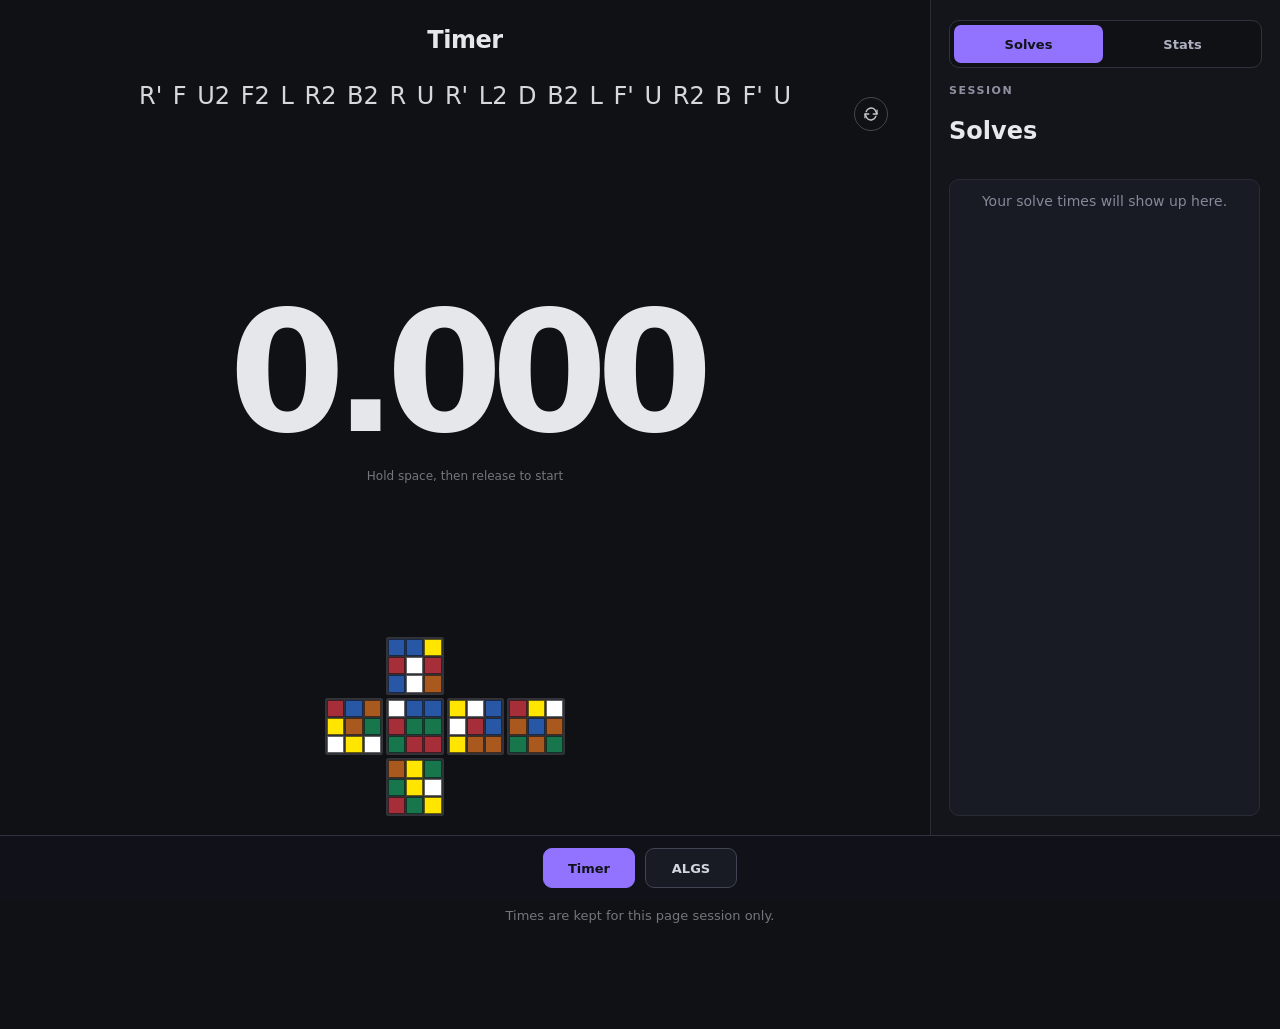
==== commit bd2c944d: "Add files via upload" ====
--- a/index.html
+++ b/index.html
@@ -4,6 +4,7 @@
   <meta charset="UTF-8">
   <meta name="viewport" content="width=device-width, initial-scale=1">
   <meta name="theme-color" content="#11131a">
+  <meta name="google-site-verification" content="VNwITP5VR6a9iornplTxe-wOKjKTkjgF5YWt1Lgnl1Y">
   <title>Cube Timer</title>
   <link rel="stylesheet" href="style.css">
   <script src="timer.js" defer></script>
--- a/style.css
+++ b/style.css
@@ -690,18 +690,9 @@
   grid-template-areas:
     "heading heading"
     "cube moves"
-    "cube play"
-    "description description";
+    "cube play";
   align-items: center;
   gap: 8px;
-}
-
-.f2l-drill-description {
-  grid-area: description;
-  margin: 0;
-  color: #aeb1bf;
-  font-size: 12px;
-  line-height: 1.55;
 }
 
 .algorithm-case-heading {
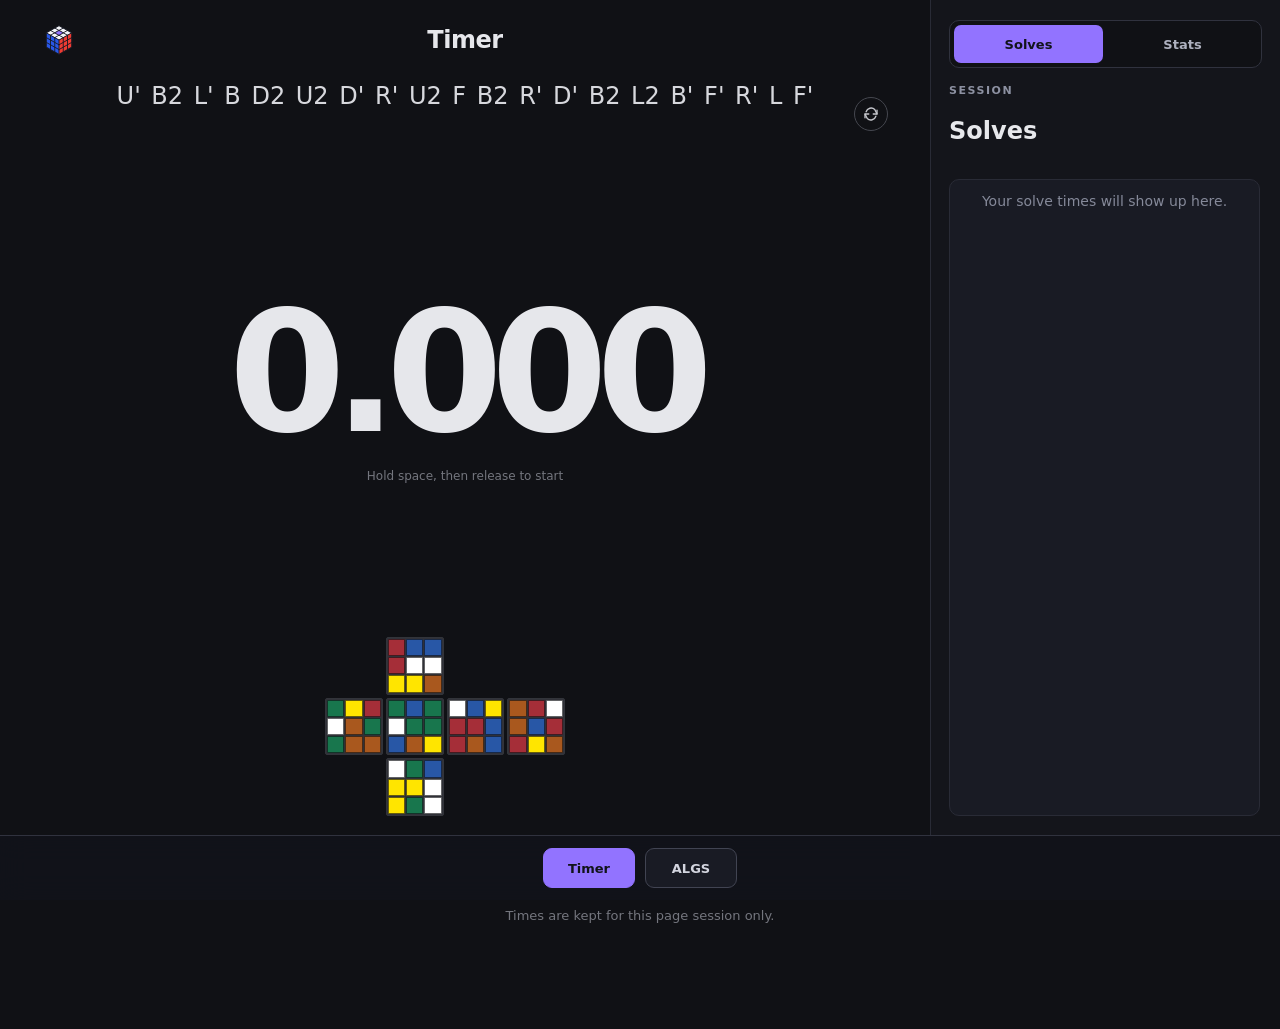
==== commit 4c8b94fc: "Add files via upload" ====
--- a/index.html
+++ b/index.html
@@ -6,6 +6,7 @@
   <meta name="theme-color" content="#11131a">
   <meta name="google-site-verification" content="VNwITP5VR6a9iornplTxe-wOKjKTkjgF5YWt1Lgnl1Y">
   <title>Cube Timer</title>
+  <link rel="icon" type="image/svg+xml" href="logo.svg">
   <link rel="stylesheet" href="style.css">
   <script src="timer.js" defer></script>
 </head>
@@ -14,6 +15,9 @@
     <div class="timer-layout">
       <section class="timer-screen" id="timer-screen" aria-label="Speedcubing timer">
         <header class="timer-titlebar">
+          <a class="timer-brand" href="index.html" aria-label="Cube Timer home">
+            <img class="brand-logo" src="logo.svg" alt="">
+          </a>
           <h1>Timer</h1>
         </header>
 
--- a/style.css
+++ b/style.css
@@ -61,16 +61,12 @@
   text-decoration: none;
 }
 
-.brand-mark {
-  display: grid;
+.brand-logo {
+  display: block;
   width: 34px;
   height: 34px;
-  place-items: center;
-  border-radius: 10px;
-  background: #9273ff;
-  color: #11131a;
-  font-size: 20px;
-  font-weight: 900;
+  flex: 0 0 34px;
+  object-fit: contain;
 }
 
 .nav-link,
@@ -1338,10 +1334,27 @@
 }
 
 .timer-titlebar {
+  position: relative;
   display: flex;
   min-height: 48px;
   align-items: center;
   justify-content: center;
+}
+
+.timer-brand {
+  position: absolute;
+  top: 50%;
+  left: 0;
+  display: block;
+  width: 34px;
+  height: 34px;
+  transform: translateY(-50%);
+}
+
+.timer-brand:focus-visible {
+  border-radius: 8px;
+  outline: 2px solid #9273ff;
+  outline-offset: 3px;
 }
 
 .timer-titlebar h1 {
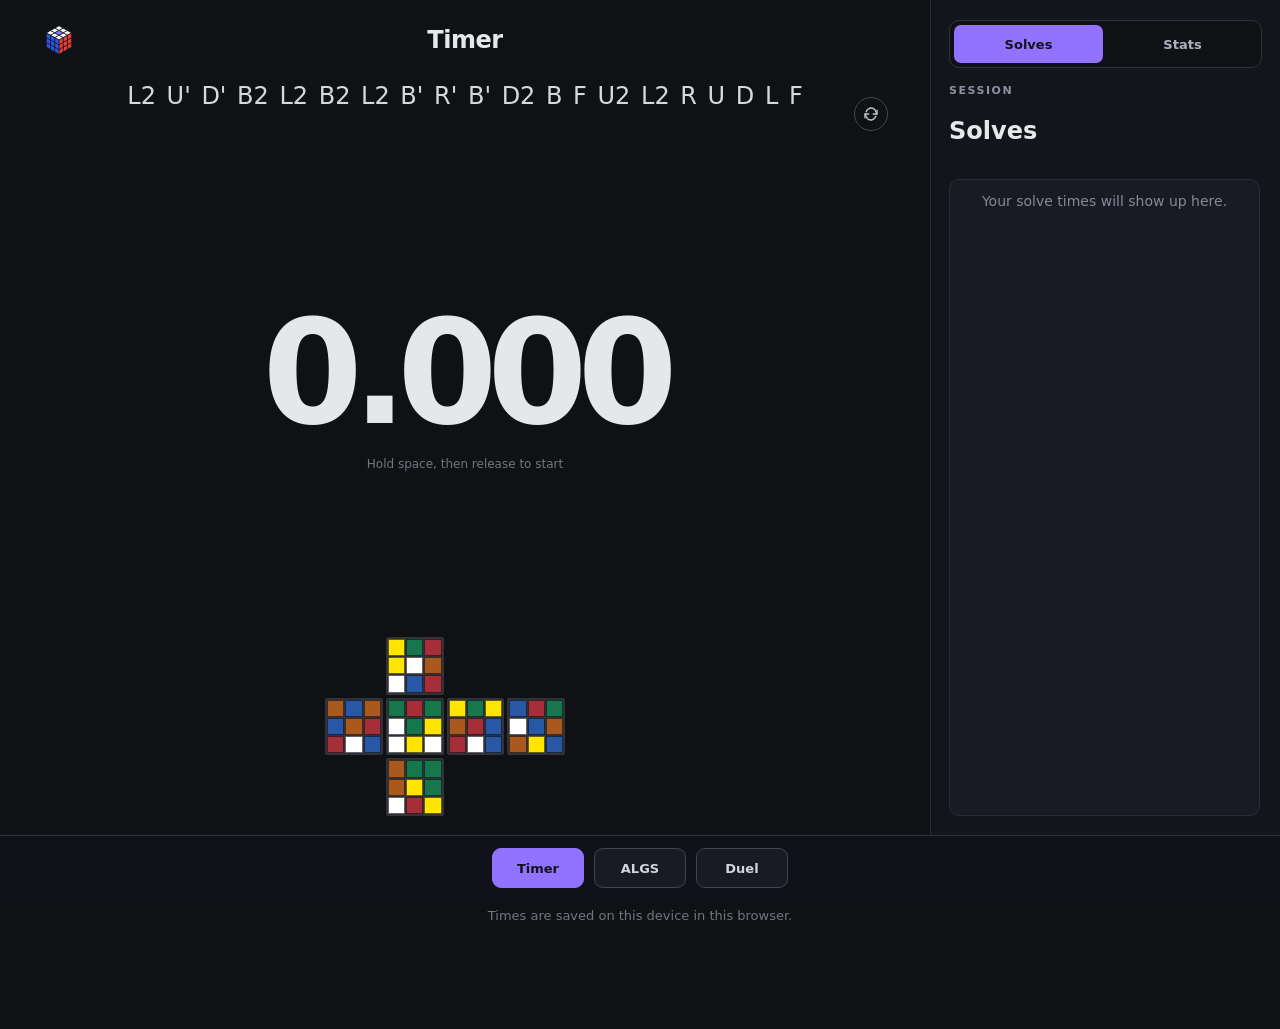
==== commit c9983913: "Add online Duel 3x3 and save timer solves Add Supabase-backed head-to-head matches, navigation updat" ====
--- a/index.html
+++ b/index.html
@@ -1,5 +1,5 @@
 <!doctype html>
-<html lang="en">
+<html lang="en" class="timer-page">
 <head>
   <meta charset="UTF-8">
   <meta name="viewport" content="width=device-width, initial-scale=1">
@@ -93,9 +93,10 @@
     <nav class="page-nav bottom-nav timer-bottom-nav" aria-label="Timer navigation">
       <a class="nav-link is-current" href="index.html" aria-current="page">Timer</a>
       <a class="nav-link" href="advanced.html">ALGS</a>
+      <a class="nav-link" href="duel.html">Duel</a>
     </nav>
 
-    <footer>Times are kept for this page session only.</footer>
+    <footer>Times are saved on this device in this browser.</footer>
   </main>
 </body>
 </html>
--- a/style.css
+++ b/style.css
@@ -13,6 +13,14 @@
 
 * {
   box-sizing: border-box;
+}
+
+html.timer-page {
+  scrollbar-width: none;
+}
+
+html.timer-page::-webkit-scrollbar {
+  display: none;
 }
 
 body {
@@ -1431,7 +1439,7 @@
 
 .timer {
   color: #e6e7eb;
-  font-size: clamp(88px, 17vw, 168px);
+  font-size: clamp(72px, min(17vw, 16svh), 168px);
   font-weight: 550;
   letter-spacing: -0.07em;
   line-height: 1;
@@ -1687,7 +1695,7 @@
   }
 
   .timer {
-    font-size: clamp(76px, 21vw, 132px);
+    font-size: clamp(68px, min(21vw, 14svh), 132px);
   }
 
   .timer.is-armed {
@@ -1746,3 +1754,299 @@
     font-size: clamp(14px, 2.4vw, 17px);
   }
 }
+
+.duel-app {
+  padding-bottom: 112px;
+}
+
+.duel-hero {
+  margin-bottom: 20px;
+}
+
+.duel-hero h1 {
+  margin: 10px 0;
+  font-size: clamp(34px, 7vw, 52px);
+  letter-spacing: -0.06em;
+}
+
+.duel-hero > p:not(.eyebrow) {
+  max-width: 650px;
+}
+
+.duel-notice {
+  min-height: 0;
+  margin: 0 0 18px;
+  padding: 0;
+  color: #b6a5ff;
+  font-size: 13px;
+  line-height: 1.6;
+}
+
+.duel-notice:not(:empty) {
+  padding: 12px 14px;
+  border: 1px solid #49405f;
+  border-radius: 9px;
+  background: #211d2b;
+}
+
+.duel-notice.is-error {
+  border-color: #70444a;
+  background: #2b1d22;
+  color: #ff9aa1;
+}
+
+.duel-setup-note {
+  margin: 0 0 18px;
+  color: #8d91a2;
+  font-size: 12px;
+  line-height: 1.6;
+}
+
+.duel-setup-note a {
+  color: #cbbdff;
+}
+
+.duel-lobby {
+  display: grid;
+  grid-template-columns: repeat(2, minmax(0, 1fr));
+  gap: 14px;
+}
+
+.duel-card,
+.duel-play-area,
+.duel-results {
+  padding: clamp(18px, 3vw, 26px);
+  border: 1px solid #30323e;
+  border-radius: 16px;
+  background: rgb(25 27 36 / 92%);
+}
+
+.duel-card h2 {
+  margin: 0 0 7px;
+  font-size: 19px;
+}
+
+.duel-card p {
+  margin: 0 0 18px;
+  color: #aeb1bf;
+  font-size: 13px;
+  line-height: 1.6;
+}
+
+.duel-card label {
+  display: block;
+  margin: 13px 0 6px;
+  color: #c6c7cd;
+  font-size: 12px;
+  font-weight: 650;
+}
+
+.duel-card input {
+  width: 100%;
+  min-height: 42px;
+  padding: 9px 11px;
+  border: 1px solid #414452;
+  border-radius: 8px;
+  background: #11131a;
+  color: #f3f4f8;
+  font: inherit;
+}
+
+.duel-primary-button,
+.duel-secondary-button {
+  min-height: 42px;
+  padding: 9px 14px;
+  border: 1px solid #9273ff;
+  border-radius: 9px;
+  cursor: pointer;
+  font: inherit;
+  font-size: 13px;
+  font-weight: 750;
+}
+
+.duel-primary-button {
+  background: #9273ff;
+  color: #11131a;
+}
+
+.duel-secondary-button {
+  background: #232532;
+  color: #e4e0f6;
+}
+
+.duel-primary-button:hover:not(:disabled),
+.duel-secondary-button:hover:not(:disabled) {
+  filter: brightness(1.12);
+}
+
+.duel-primary-button:disabled,
+.duel-secondary-button:disabled {
+  cursor: not-allowed;
+  opacity: 0.55;
+}
+
+.duel-card .duel-primary-button,
+.duel-card .duel-secondary-button {
+  width: 100%;
+  margin-top: 16px;
+}
+
+.duel-room[hidden],
+.duel-lobby[hidden] {
+  display: none;
+}
+
+.duel-room-heading {
+  display: flex;
+  align-items: center;
+  justify-content: space-between;
+  gap: 12px;
+  margin-bottom: 12px;
+}
+
+.duel-room-heading .eyebrow {
+  margin-bottom: 4px;
+}
+
+.duel-room-code {
+  margin: 0;
+  color: #f3f4f8;
+  font-family: ui-monospace, SFMono-Regular, Consolas, monospace;
+  font-size: 23px;
+  font-weight: 800;
+  letter-spacing: 0.16em;
+}
+
+.duel-copy-button {
+  flex: 0 0 auto;
+}
+
+.duel-match-status {
+  min-height: 24px;
+  margin: 0 0 12px;
+  color: #b6a5ff;
+  font-size: 13px;
+  text-align: center;
+}
+
+.duel-play-area {
+  text-align: center;
+}
+
+.duel-round-label {
+  margin: 0 0 12px;
+  color: #aeb1bf;
+  font-size: 12px;
+  font-weight: 700;
+}
+
+.duel-scramble {
+  min-height: 52px;
+  margin: 0 auto;
+  color: #e4e5ed;
+  font-size: clamp(15px, 2.8vw, 19px);
+  line-height: 1.65;
+  word-spacing: 4px;
+}
+
+.duel-timer {
+  margin: 10px 0 0;
+  color: #f5f4fb;
+  font-size: clamp(62px, 14vw, 104px);
+  font-variant-numeric: tabular-nums;
+  font-weight: 600;
+  letter-spacing: -0.07em;
+  line-height: 1.1;
+}
+
+.duel-timer-hint {
+  min-height: 20px;
+  margin: 7px 0 12px;
+  color: #8d91a2;
+  font-size: 12px;
+}
+
+.duel-timer-button {
+  min-width: 150px;
+}
+
+.duel-results {
+  margin-top: 18px;
+}
+
+.duel-results .guide-section-heading {
+  margin-bottom: 12px;
+}
+
+.duel-results .guide-section-heading h2 {
+  margin: 5px 0 0;
+  font-size: 22px;
+}
+
+.duel-table-wrap {
+  width: 100%;
+  overflow-x: auto;
+}
+
+.duel-table {
+  width: 100%;
+  border-collapse: collapse;
+  font-size: 13px;
+  font-variant-numeric: tabular-nums;
+  text-align: left;
+}
+
+.duel-table th,
+.duel-table td {
+  padding: 11px 9px;
+  border-bottom: 1px solid #30323e;
+}
+
+.duel-table thead th {
+  color: #c9c4da;
+  font-size: 12px;
+}
+
+.duel-table tbody th {
+  color: #aeb1bf;
+  font-weight: 600;
+}
+
+.duel-table td {
+  color: #f3f4f8;
+}
+
+.duel-table tfoot th,
+.duel-table tfoot td {
+  border-bottom: 0;
+  color: #cbbdff;
+  font-weight: 800;
+}
+
+.duel-winner {
+  margin: 10px 0 0;
+  color: #70e1a1;
+  font-size: 16px;
+  font-weight: 800;
+  text-align: center;
+}
+
+.duel-app > footer {
+  line-height: 1.5;
+}
+
+@media (max-width: 560px) {
+  .duel-lobby {
+    grid-template-columns: minmax(0, 1fr);
+  }
+
+  .duel-room-code {
+    font-size: 19px;
+  }
+
+  .duel-table th,
+  .duel-table td {
+    padding: 10px 6px;
+    font-size: 12px;
+  }
+}
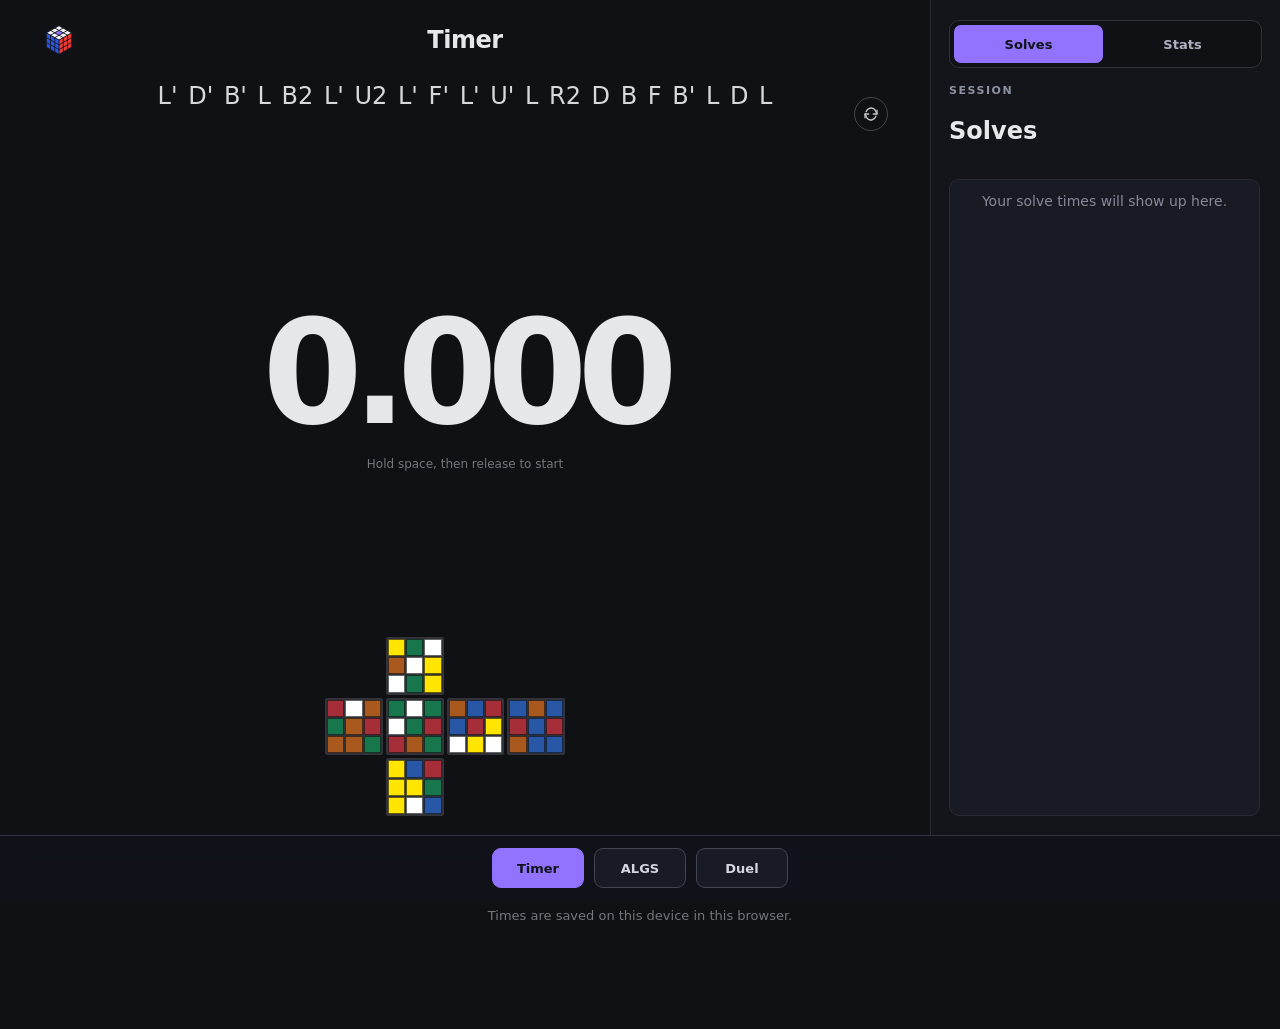
==== commit 5bff55ad: "Add files via upload" ====
--- a/index.html
+++ b/index.html
@@ -8,6 +8,7 @@
   <title>Cube Timer</title>
   <link rel="icon" type="image/svg+xml" href="logo.svg">
   <link rel="stylesheet" href="style.css">
+  <script src="cube-preview.js"></script>
   <script src="timer.js" defer></script>
 </head>
 <body>
--- a/style.css
+++ b/style.css
@@ -1959,6 +1959,16 @@
   line-height: 1.1;
 }
 
+.duel-timer.is-arming {
+  color: #ff777f;
+}
+
+.duel-timer.is-armed {
+  color: #70e1a1;
+  font-size: clamp(56px, 10vw, 88px);
+  letter-spacing: -0.05em;
+}
+
 .duel-timer-hint {
   min-height: 20px;
   margin: 7px 0 12px;
@@ -2050,3 +2060,312 @@
     font-size: 12px;
   }
 }
+
+/* Duel keeps the timer as the visual focus and moves match details beside it. */
+.duel-app.timer-app {
+  padding: 0 0 calc(82px + env(safe-area-inset-bottom));
+}
+
+.duel-lobby-view {
+  width: min(100% - 40px, 860px);
+  margin: 0 auto;
+  padding: 28px 0 calc(112px + env(safe-area-inset-bottom));
+}
+
+.duel-lobby-view[hidden],
+.duel-room[hidden] {
+  display: none;
+}
+
+.duel-room {
+  min-height: 100vh;
+  min-height: 100svh;
+}
+
+.duel-screen {
+  padding-top: 16px;
+}
+
+.duel-titlebar {
+  min-height: 48px;
+}
+
+.duel-room-actions {
+  position: absolute;
+  top: 50%;
+  right: 0;
+  display: flex;
+  align-items: center;
+  gap: 10px;
+  transform: translateY(-50%);
+}
+
+.duel-room-code-group {
+  text-align: right;
+}
+
+.duel-room-code-group .eyebrow {
+  margin: 0 0 2px;
+  font-size: 9px;
+}
+
+.duel-titlebar .duel-room-code {
+  margin: 0;
+  font-size: clamp(12px, 1.4vw, 16px);
+  letter-spacing: 0.12em;
+}
+
+.duel-copy-button {
+  min-height: 32px;
+  padding: 6px 9px;
+  font-size: 11px;
+}
+
+.duel-screen .scramble-wrap {
+  margin-top: 14px;
+}
+
+.duel-scramble {
+  min-height: 2.8em;
+  padding: 0 42px;
+  font-size: clamp(12px, 1.35vw, 16px);
+}
+
+.duel-screen .timer-focus {
+  margin-top: 22px;
+}
+
+.duel-timer {
+  font-size: clamp(68px, 13vw, 150px);
+}
+
+.duel-timer-hint {
+  margin-top: 14px;
+}
+
+.duel-cube-preview {
+  margin-top: auto;
+  padding-top: 12px;
+}
+
+.duel-side-panel {
+  gap: 16px;
+}
+
+.duel-status {
+  flex: 0 0 auto;
+  padding: 0 0 14px;
+  border-bottom: 1px solid rgb(255 255 255 / 9%);
+}
+
+.duel-side-panel .duel-match-status {
+  min-height: 18px;
+  margin: 0 0 6px;
+  color: #b7b9c1;
+  font-size: 13px;
+  text-align: left;
+}
+
+.duel-side-panel .duel-round-label {
+  margin: 0;
+  color: #858791;
+  font-size: 11px;
+  text-align: left;
+}
+
+.duel-side-panel .duel-results {
+  flex: 1 1 auto;
+  margin: 0;
+}
+
+.duel-side-panel .duel-table-wrap {
+  overflow: auto;
+}
+
+@media (max-width: 820px) {
+  .duel-room {
+    min-height: auto;
+  }
+
+  .duel-screen {
+    min-height: calc(100svh - 82px - env(safe-area-inset-bottom));
+  }
+
+  .duel-side-panel {
+    min-height: 0;
+    padding-bottom: 24px;
+  }
+}
+
+@media (max-width: 560px) {
+  .duel-lobby-view {
+    width: min(100% - 28px, 860px);
+    padding-top: 18px;
+  }
+
+  .duel-screen {
+    padding-top: 12px;
+  }
+
+  .duel-titlebar {
+    min-height: 42px;
+  }
+
+  .duel-room-actions {
+    gap: 5px;
+  }
+
+  .duel-room-code-group .eyebrow {
+    font-size: 8px;
+  }
+
+  .duel-titlebar .duel-room-code {
+    font-size: 11px;
+  }
+
+  .duel-copy-button {
+    min-height: 30px;
+    padding: 5px 7px;
+    font-size: 10px;
+  }
+
+  .duel-scramble {
+    min-height: 3.4em;
+    padding: 0 20px;
+    font-size: 12px;
+  }
+
+  .duel-screen .timer-focus {
+    margin-top: 12px;
+  }
+
+  .duel-timer {
+    font-size: clamp(58px, 18vw, 100px);
+  }
+
+  .duel-cube-preview {
+    padding-top: 6px;
+  }
+}
+
+.duel-public-lobby {
+  display: grid;
+  grid-template-columns: repeat(2, minmax(0, 1fr));
+  gap: 14px;
+}
+
+.duel-public-lobby > * {
+  min-width: 0;
+}
+
+.duel-public-rooms {
+  display: flex;
+  flex-direction: column;
+}
+
+.duel-public-rooms-heading {
+  display: flex;
+  align-items: flex-start;
+  justify-content: space-between;
+  gap: 12px;
+}
+
+.duel-public-rooms-heading h2 {
+  margin-bottom: 0;
+}
+
+.duel-public-rooms .duel-refresh-rooms {
+  width: auto;
+  min-height: 34px;
+  margin: 0;
+  padding: 6px 10px;
+  font-size: 11px;
+}
+
+.duel-card .duel-public-rooms-intro {
+  margin: 10px 0 12px;
+}
+
+.duel-public-room-list {
+  display: grid;
+  gap: 8px;
+  max-height: 320px;
+  overflow-y: auto;
+  padding-right: 3px;
+}
+
+.duel-public-room {
+  display: flex;
+  align-items: center;
+  justify-content: space-between;
+  gap: 12px;
+  padding: 10px 11px;
+  border: 1px solid #30323e;
+  border-radius: 9px;
+  background: #14151b;
+}
+
+.duel-public-room-details {
+  display: grid;
+  min-width: 0;
+  gap: 3px;
+}
+
+.duel-public-room-owner {
+  overflow: hidden;
+  color: #f3f4f8;
+  font-size: 13px;
+  text-overflow: ellipsis;
+  white-space: nowrap;
+}
+
+.duel-public-room-state,
+.duel-public-empty {
+  color: #8d91a2;
+  font-size: 11px;
+}
+
+.duel-public-room .duel-secondary-button {
+  width: auto;
+  min-height: 34px;
+  flex: 0 0 auto;
+  margin: 0;
+  padding: 6px 12px;
+  font-size: 11px;
+}
+
+.duel-public-empty {
+  margin: 4px 0 0;
+  line-height: 1.6;
+}
+
+.duel-public-empty.is-error {
+  color: #ff9aa1;
+}
+
+.duel-private-section {
+  margin-top: 28px;
+}
+
+.duel-private-heading {
+  margin-bottom: 14px;
+}
+
+.duel-private-heading h2 {
+  margin: 5px 0 6px;
+  font-size: 22px;
+  letter-spacing: -0.04em;
+}
+
+.duel-private-heading > p:last-child {
+  margin: 0;
+  color: #8d91a2;
+  font-size: 12px;
+  line-height: 1.6;
+}
+
+@media (max-width: 560px) {
+  .duel-public-lobby {
+    grid-template-columns: minmax(0, 1fr);
+  }
+}
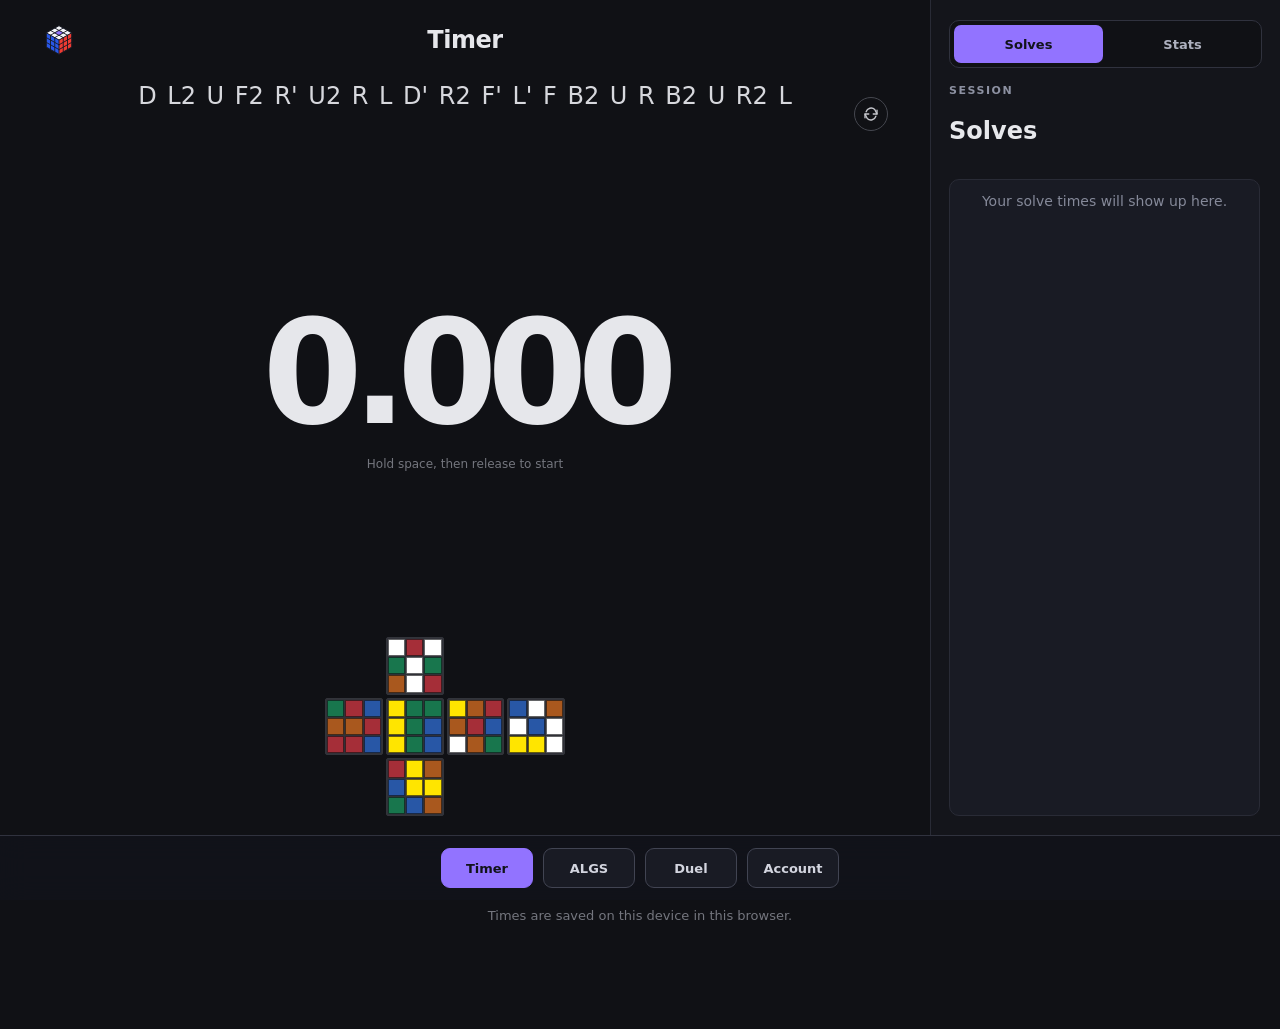
==== commit a5084ed5: "Add email authentication Add an optional Supabase email account page with sign-up, login, password r" ====
--- a/index.html
+++ b/index.html
@@ -95,6 +95,7 @@
       <a class="nav-link is-current" href="index.html" aria-current="page">Timer</a>
       <a class="nav-link" href="advanced.html">ALGS</a>
       <a class="nav-link" href="duel.html">Duel</a>
+      <a class="nav-link" href="account.html">Account</a>
     </nav>
 
     <footer>Times are saved on this device in this browser.</footer>
--- a/style.css
+++ b/style.css
@@ -1891,6 +1891,116 @@
   margin-top: 16px;
 }
 
+.account-app {
+  max-width: 560px;
+}
+
+.account-hero {
+  margin-bottom: 24px;
+}
+
+.account-card {
+  max-width: 460px;
+  margin: 0 auto;
+}
+
+.account-card h2 {
+  margin: 20px 0 7px;
+  font-size: 19px;
+}
+
+.account-card p {
+  color: #aeb1bf;
+  font-size: 13px;
+  line-height: 1.6;
+}
+
+.account-card input[hidden],
+.account-mode-tabs button[hidden],
+.account-form-links button[hidden] {
+  display: none;
+}
+
+.account-mode-tabs {
+  display: grid;
+  grid-template-columns: repeat(2, minmax(0, 1fr));
+  gap: 8px;
+}
+
+.account-mode-tabs .duel-secondary-button {
+  margin: 0;
+}
+
+.account-mode-tabs .is-selected {
+  border-color: #9273ff;
+  background: #302748;
+  color: #fff;
+}
+
+.account-card form label {
+  display: block;
+  margin: 13px 0 6px;
+  color: #c6c7cd;
+  font-size: 12px;
+  font-weight: 650;
+}
+
+.account-card form label[hidden] {
+  display: none;
+}
+
+.account-card form input {
+  width: 100%;
+  min-height: 42px;
+  padding: 9px 11px;
+  border: 1px solid #414452;
+  border-radius: 8px;
+  background: #11131a;
+  color: #f3f4f8;
+  font: inherit;
+}
+
+.account-card form .duel-primary-button,
+.account-session .duel-secondary-button {
+  width: 100%;
+  margin-top: 16px;
+}
+
+.account-form-links {
+  display: flex;
+  justify-content: space-between;
+  gap: 12px;
+  margin-top: 12px;
+}
+
+.account-text-button {
+  padding: 5px 0;
+  border: 0;
+  background: transparent;
+  color: #cbbdff;
+  cursor: pointer;
+  font: inherit;
+  font-size: 12px;
+  text-align: left;
+}
+
+.account-text-button:hover {
+  color: #fff;
+  text-decoration: underline;
+}
+
+.account-email {
+  overflow-wrap: anywhere;
+  color: #f3f4f8 !important;
+  font-weight: 700;
+}
+
+.account-notice:not(:empty) {
+  max-width: 460px;
+  margin-right: auto;
+  margin-left: auto;
+}
+
 .duel-room[hidden],
 .duel-lobby[hidden] {
   display: none;
@@ -1984,6 +2094,97 @@
   margin-top: 18px;
 }
 
+.duel-status .duel-quit-button {
+  display: block;
+  width: min(100%, 220px);
+  margin: 12px auto 0;
+  border-color: #70444a;
+  color: #ffb4ba;
+}
+
+.duel-join-requests {
+  flex: 0 0 auto;
+  padding: 18px;
+  border: 1px solid #30323e;
+  border-radius: 16px;
+  background: rgb(25 27 36 / 92%);
+}
+
+.duel-join-requests .guide-section-heading {
+  margin-bottom: 10px;
+}
+
+.duel-join-requests .guide-section-heading h2 {
+  margin: 0;
+  font-size: 16px;
+}
+
+.duel-join-requests-status {
+  margin: 0;
+  color: #aeb1bf;
+  font-size: 12px;
+  line-height: 1.5;
+}
+
+.duel-join-requests-status.is-error {
+  color: #ff9aa1;
+}
+
+.duel-join-requests .duel-close-public-room {
+  width: auto;
+  margin-top: 14px;
+  border-color: #70444a;
+  color: #ffb4ba;
+}
+
+.duel-join-request-list {
+  display: grid;
+  gap: 8px;
+  margin-top: 10px;
+}
+
+.duel-join-request {
+  display: flex;
+  align-items: center;
+  justify-content: space-between;
+  gap: 12px;
+  padding: 10px;
+  border: 1px solid #363846;
+  border-radius: 10px;
+  background: #171922;
+}
+
+.duel-join-request-name {
+  min-width: 0;
+  overflow-wrap: anywhere;
+  color: #f3f4f8;
+  font-size: 13px;
+  font-weight: 700;
+}
+
+.duel-join-request-actions {
+  display: flex;
+  flex: 0 0 auto;
+  gap: 7px;
+}
+
+.duel-join-request-actions .duel-primary-button,
+.duel-join-request-actions .duel-secondary-button {
+  min-height: 34px;
+  padding: 6px 10px;
+  font-size: 11px;
+}
+
+.duel-join-request-actions .duel-primary-button {
+  border-color: #3a9b70;
+  background: #225d43;
+  color: #f2fff8;
+}
+
+.duel-join-request-actions .duel-secondary-button {
+  border-color: #5a454a;
+}
+
 .duel-results .guide-section-heading {
   margin-bottom: 12px;
 }
@@ -2203,6 +2404,23 @@
     padding-top: 18px;
   }
 
+  .duel-join-request {
+    align-items: flex-start;
+    flex-direction: column;
+  }
+
+  .duel-join-request-actions {
+    display: grid;
+    width: 100%;
+    grid-template-columns: repeat(2, minmax(0, 1fr));
+  }
+
+  .duel-join-request-actions button {
+    min-width: 0;
+    padding-right: 6px;
+    padding-left: 6px;
+  }
+
   .duel-screen {
     padding-top: 12px;
   }
@@ -2245,6 +2463,12 @@
 
   .duel-cube-preview {
     padding-top: 6px;
+  }
+}
+
+@media (max-width: 360px) {
+  .duel-join-request-actions {
+    grid-template-columns: 1fr;
   }
 }
 
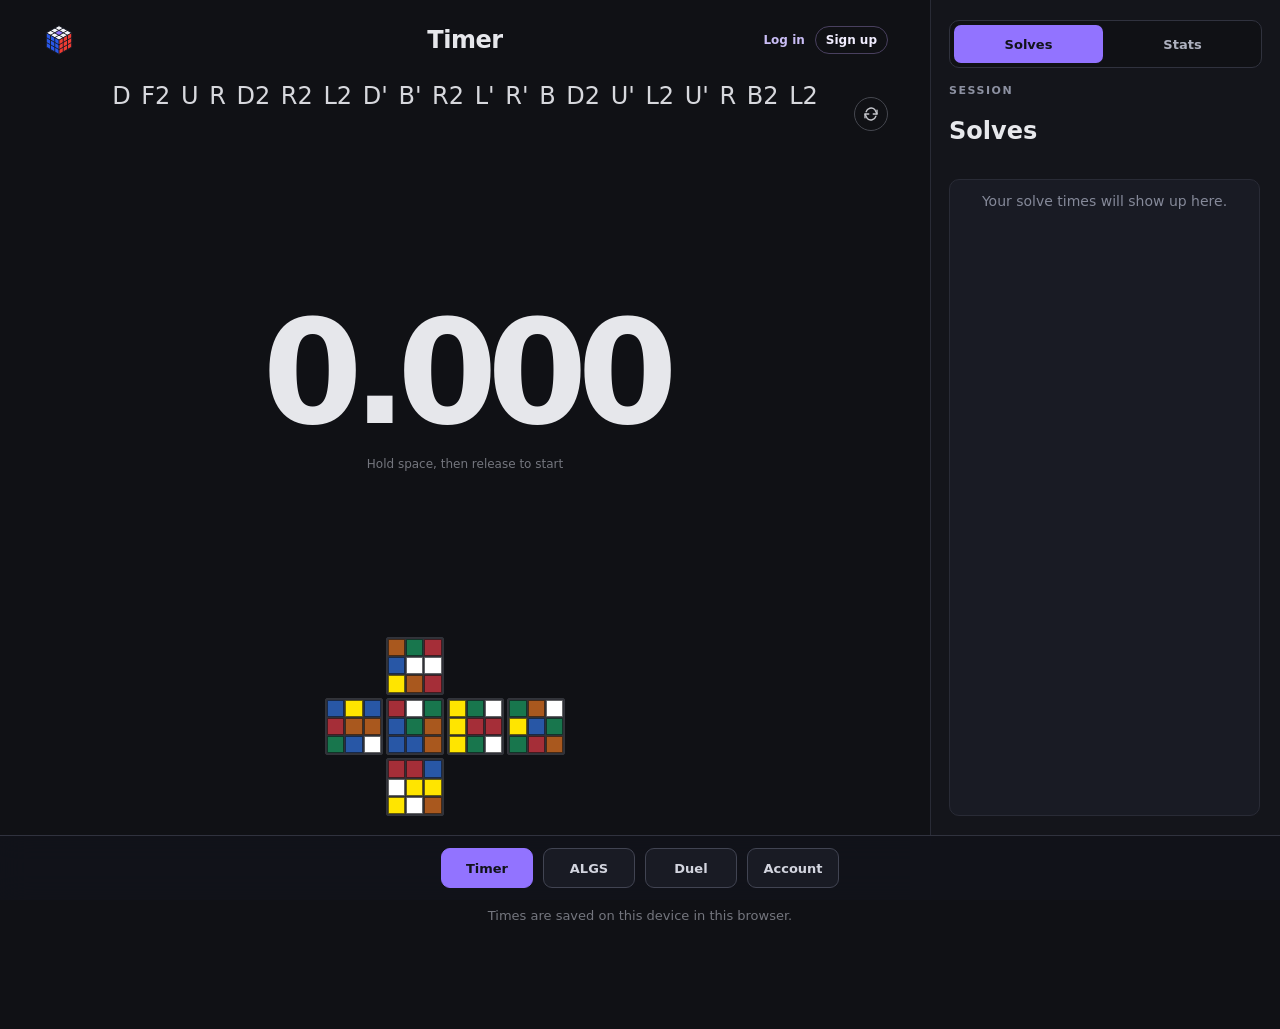
==== commit 7051084d: "Add Timer login and signup links Add Log in and Sign up links to the Timer header. Direct the Sign u" ====
--- a/index.html
+++ b/index.html
@@ -20,6 +20,10 @@
             <img class="brand-logo" src="logo.svg" alt="">
           </a>
           <h1>Timer</h1>
+          <nav class="timer-account-links" aria-label="Account">
+            <a href="account.html">Log in</a>
+            <a class="timer-signup-link" href="account.html?signup=1">Sign up</a>
+          </nav>
         </header>
 
         <div class="scramble-wrap">
--- a/style.css
+++ b/style.css
@@ -1373,6 +1373,30 @@
   letter-spacing: -0.02em;
 }
 
+.timer-account-links {
+  position: absolute;
+  top: 50%;
+  right: 0;
+  display: flex;
+  align-items: center;
+  gap: 10px;
+  transform: translateY(-50%);
+}
+
+.timer-account-links a {
+  color: #c9bdf5;
+  font-size: 12px;
+  font-weight: 700;
+  text-decoration: none;
+}
+
+.timer-account-links .timer-signup-link {
+  padding: 6px 10px;
+  border: 1px solid #49405f;
+  border-radius: 999px;
+  color: #f1edff;
+}
+
 .scramble-wrap {
   position: relative;
   width: min(100%, 1000px);
@@ -1682,6 +1706,18 @@
     min-height: 42px;
   }
 
+  .timer-account-links {
+    gap: 7px;
+  }
+
+  .timer-account-links a {
+    font-size: 11px;
+  }
+
+  .timer-account-links .timer-signup-link {
+    padding: 5px 7px;
+  }
+
   .scramble-wrap {
     margin-top: 10px;
   }
